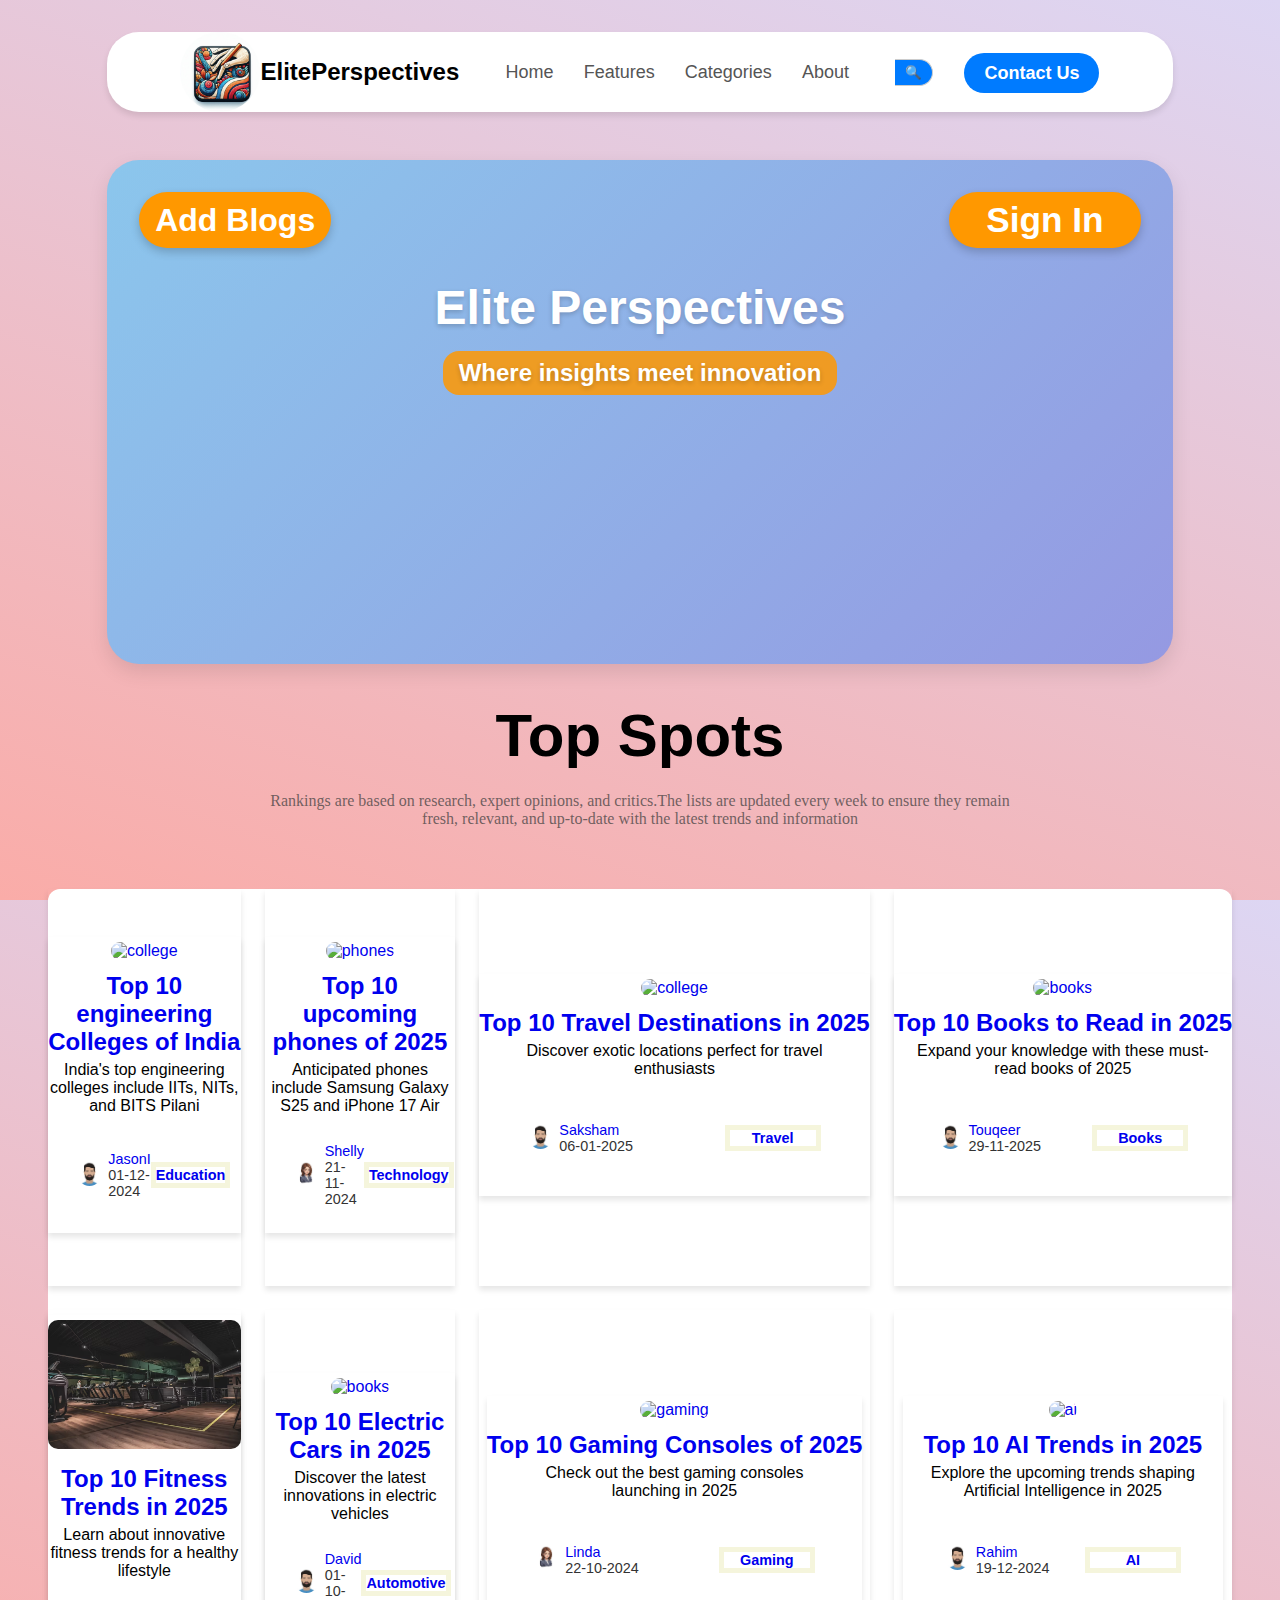
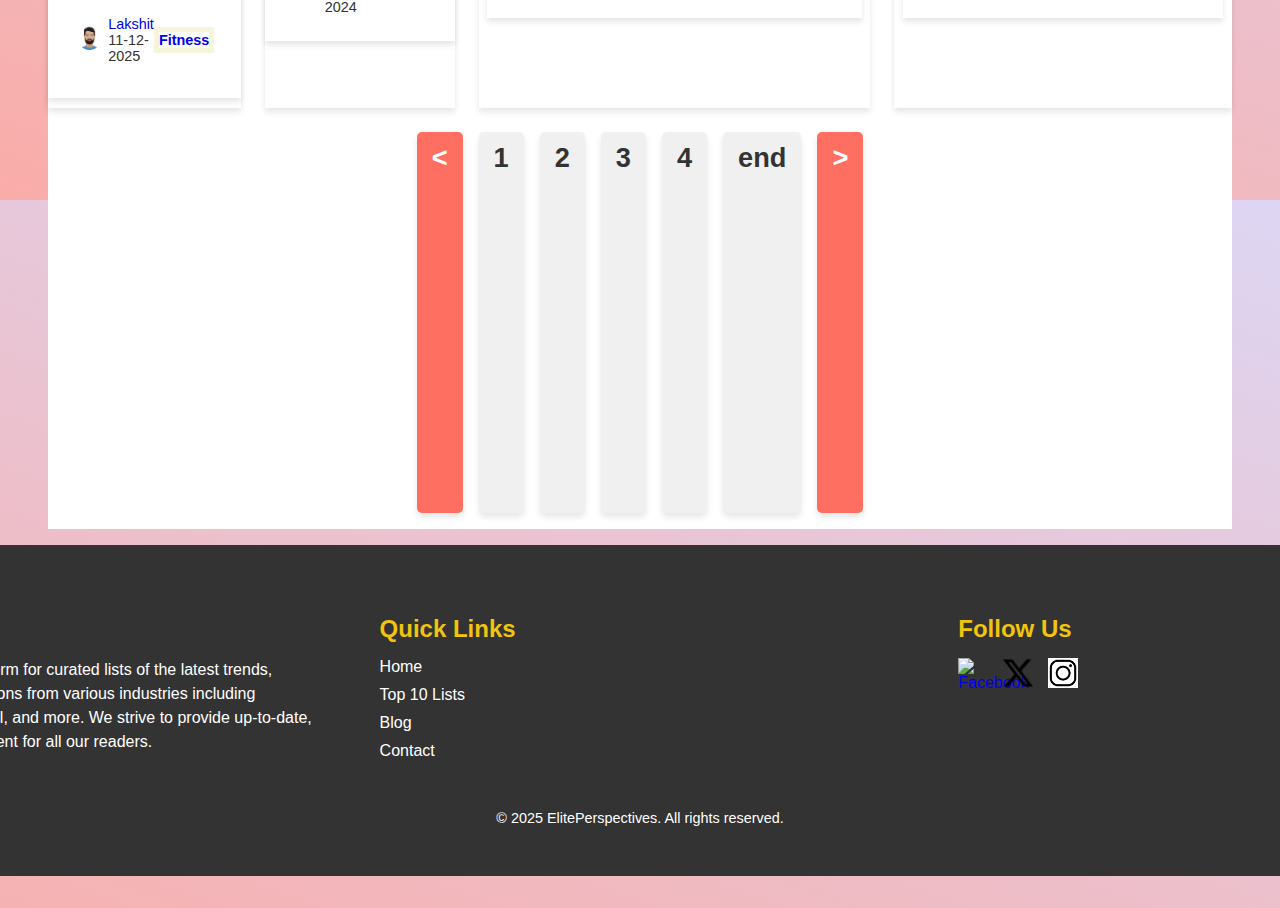
==== index.html @ 590bbf90 "changed name" ====
<!DOCTYPE html>
<html lang="en">
<head>
    <meta charset="UTF-8">
    <meta name="viewport" content="width=device-width, initial-scale=1.0">
    <title>ElitePerspectives</title>
    <link rel="stylesheet" href="style.css">
</head>
<body >
    <div class="container">
        <!-- main navbar -->
        <div class="mainnavbar">
            <div class="mainbox">
                <div class="boxleft">
                    <a href="#">
                        <!-- <img src="EPicon.png" alt="icon" width="80rem" height="70rem"> -->
                         <img src="icon.png" alt="icon" width="80rem" height="80rem" style="border-radius: 3rem;">
                        <span style="color: black;">ElitePerspectives</span>
                    </a>
                    </div>
                <div class="boxmiddle">
                    <a href="#">Home</a>
                    <a href="#">Features</a>
                    <a href="#">Categories</a>
                    <a href="#">About</a>
                    </div>
                <div class="searchbox">
                    <input type="text" placeholder="Search topic" id="navbarSearch">
                    <button type="button" id="searchButton">🔍</button>
                  </div>
                <div class="boxright">
                    <a href="#" id="buttonmainnavbar" style="color: white;">Contact Us</a>
                </div>
            </div>

        </div>







        <!-- nav bar -->
        <div class="navbar">
            <div class="upperpart">
                <div class="joinascreator">
                    <a href="#"><button class="button1" id="b1a">Add Blogs</button></a>
                </div>

                <div class="login">
                    <a href="#"><button class="button1" id="b1b">Sign In</button></a>
                </div>
            </div>



            <div class="lowerpart">
            <div class="name">
                <h1>Elite Perspectives</h1>
                <h3>Where insights meet innovation</h3>
            </div>
            </div>



        </div>


        <!-- header -->
        <div class="header">
            <div class="h1"><h2>Top Spots</h2></div>
            <div class="headerpara">
                <p>Rankings are based on research, expert opinions, and critics.The lists are updated every week to ensure they remain fresh, 
                    relevant, and up-to-date with the latest trends and information</p>
            </div>
        </div>
        <!-- cards -->
        <div class="cards">
        <div class="items">
        <div class="items" id="card1">
            <a href="#"  class="cards_image">
                <img src="colleges.avif" alt="college" loading="lazy" class="imag">
            </a>
            <div class="cards_tittle">
                <a href="#">
                <h2>Top 10 engineering Colleges of India</h2>
                </a>
                <p class="cards_para">India's top engineering colleges include IITs, NITs, and BITS Pilani</p>
            </div>
            <div class="authorcards">
                <div class="authorinfo">
                    <div class="avtarauthor">
                        <a href="#"><img src="avtarman1.jpg" alt="avatar" height="25px" width="25px"></a>
                    </div>
                    <div class="nameauthor">
                       <a href="#"><p>JasonI</p></a>
                        <p>01-12-2024</p>
                    </div>
                </div>
                <div class="category">
                    <span><a href="#">Education</a></span>
                </div>
            </div>
            </div>
        </div>
        <div class="items">
            <div class="items" id="card2">
                <a href="#"  class="cards_image">
                    <img src="phones.avif" alt="phones" loading="lazy" class="imag">
                </a>
                <div class="cards_tittle">
                    <a href="#">
                    <h2>Top 10 upcoming phones of 2025</h2>
                    </a>
                    <p class="cards_para">Anticipated phones include Samsung Galaxy S25 and iPhone 17 Air</p>
                </div>
                <div class="authorcards">
                    <div class="authorinfo">
                        <div class="avtarauthor">
                            <a href="#"><img src="avtarfemale.jpg" alt="avatar" height="25px" width="25px"></a>
                        </div>
                        <div class="nameauthor">
                           <a href="#"><p>Shelly</p></a>
                            <p>21-11-2024</p>
                        </div>
                    </div>
                    <div class="category">
                        <span><a href="#">Technology</a></span>
                    </div>
                </div>
                </div>
        </div>
        <div class="items">
            <div class="items" id="card1">
                <a href="#"  class="cards_image">
                    <img src="locations.avif" alt="college" loading="lazy" class="imag">
                </a>
                <div class="cards_tittle">
                    <a href="#">
                    <h2>Top 10 Travel Destinations in 2025</h2>
                    </a>
                    <p class="cards_para">Discover exotic locations perfect for travel enthusiasts</p>
                </div>
                <div class="authorcards">
                    <div class="authorinfo">
                        <div class="avtarauthor">
                            <a href="#"><img src="avtarman1.jpg" alt="avatar" height="25px" width="25px"></a>
                        </div>
                        <div class="nameauthor">
                           <a href="#"><p>Saksham</p></a>
                            <p>06-01-2025</p>
                        </div>
                    </div>
                    <div class="category">
                        <span><a href="#">Travel</a></span>
                    </div>
                </div>
                </div>
        </div>
        <div class="items">
            <div class="items" id="card1">
                <a href="#"  class="cards_image">
                    <img src="books.avif" alt="books" loading="lazy" class="imag">
                </a>
                <div class="cards_tittle">
                    <a href="#">
                    <h2>Top 10 Books to Read in 2025</h2>
                    </a>
                    <p class="cards_para">Expand your knowledge with these must-read books of 2025</p>
                </div>
                <div class="authorcards">
                    <div class="authorinfo">
                        <div class="avtarauthor">
                            <a href="#"><img src="avtarman1.jpg" alt="avatar" height="25px" width="25px"></a>
                        </div>
                        <div class="nameauthor">
                           <a href="#"><p>Touqeer</p></a>
                            <p>29-11-2025</p>
                        </div>
                    </div>
                    <div class="category">
                        <span><a href="#">Books</a></span>
                    </div>
                </div>
                </div>
        </div>
        <div class="items">
            <div class="items" id="card1">
                <a href="#"  class="cards_image">
                    <img src="fitness.avif" alt="books" loading="lazy" class="imag">
                </a>
                <div class="cards_tittle">
                    <a href="#">
                    <h2>Top 10 Fitness Trends in 2025</h2>
                    </a>
                    <p class="cards_para">Learn about innovative fitness trends for a healthy lifestyle</p>
                </div>
                <div class="authorcards">
                    <div class="authorinfo">
                        <div class="avtarauthor">
                            <a href="#"><img src="avtarman1.jpg" alt="avatar" height="25px" width="25px"></a>
                        </div>
                        <div class="nameauthor">
                           <a href="#"><p>Lakshit</p></a>
                            <p>11-12-2025</p>
                        </div>
                    </div>
                    <div class="category">
                        <span><a href="#">Fitness</a></span>
                    </div>
                </div>
                </div>
        </div>
        <div class="items">

            <div class="items" id="card1">
                <a href="#"  class="cards_image">
                    <img src="electriccars.avif" alt="books" loading="lazy" class="imag">
                </a>
                <div class="cards_tittle">
                    <a href="#">
                    <h2>Top 10 Electric Cars in 2025</h2>
                    </a>
                    <p class="cards_para">Discover the latest innovations in electric vehicles</p>
                </div>
                <div class="authorcards">
                    <div class="authorinfo">
                        <div class="avtarauthor">
                            <a href="#"><img src="avtarman1.jpg" alt="avatar" height="25px" width="25px"></a>
                        </div>
                        <div class="nameauthor">
                           <a href="#"><p>David</p></a>
                            <p>01-10-2024</p>
                        </div>
                    </div>
                    <div class="category">
                        <span><a href="#">Automotive</a></span>
                    </div>
                </div>
                </div>

        </div>
        <div class="items">
            <div class="items" id="card1">
                <a href="#"  class="cards_image">
                    <img src="gaming.avif" alt="gaming" loading="lazy" class="imag">
                </a>
                <div class="cards_tittle">
                    <a href="#">
                    <h2>Top 10 Gaming Consoles of 2025</h2>
                    </a>
                    <p class="cards_para">Check out the best gaming consoles launching in 2025</p>
                </div>
                <div class="authorcards">
                    <div class="authorinfo">
                        <div class="avtarauthor">
                            <a href="#"><img src="avtarfemale.jpg" alt="avatar" height="25px" width="25px"></a>
                        </div>
                        <div class="nameauthor">
                           <a href="#"><p>Linda</p></a>
                            <p>22-10-2024</p>
                        </div>
                    </div>
                    <div class="category">
                        <span><a href="#">Gaming</a></span>
                    </div>
                </div>
                </div>

        </div>
        <div class="items">
            <div class="items" id="card1">
                <a href="#"  class="cards_image">
                    <img src="ai.avif" alt="ai" loading="lazy" class="imag">
                </a>
                <div class="cards_tittle">
                    <a href="#">
                    <h2>Top 10 AI Trends in 2025</h2>
                    </a>
                    <p class="cards_para">Explore the upcoming trends shaping Artificial Intelligence in 2025</p>
                </div>
                <div class="authorcards">
                    <div class="authorinfo">
                        <div class="avtarauthor">
                            <a href="#"><img src="avtarman1.jpg" alt="avatar" height="25px" width="25px"></a>
                        </div>
                        <div class="nameauthor">
                           <a href="#"><p>Rahim</p></a>
                            <p>19-12-2024</p>
                        </div>
                    </div>
                    <div class="category">
                        <span><a href="#">AI</a></span>
                    </div>
                </div>
                </div>
        </div>
        <div class="pagination">
            <a href="page0" class="pages"><</a>
            <a href="#page1" class="pages">1</a>
            <a href="#page2" class="pages">2</a>
            <a href="#page3"class="pages">3</a>
            <a href="#page3"class="pages">4</a>
            <a href="#endpage"class="pages">end</a>
            <a href="#page4"class="pages">></a>
        </div>
    </div>
    <!-- footer -->
    <footer class="footer">
        <div class="footer-content">
            <div class="footer-section about">
                <h2>About Us</h2>
                <p>Top Spot is your go-to platform for curated lists of the latest trends, reviews, and recommendations from various industries including technology, education, travel, and more. We strive to provide up-to-date, relevant, and insightful content for all our readers.</p>
            </div>
            <div class="footer-section links">
                <h2>Quick Links</h2>
                <ul>
                    <li><a href="#">Home</a></li>
                    <li><a href="#">Top 10 Lists</a></li>
                    <li><a href="#">Blog</a></li>
                    <li><a href="#">Contact</a></li>
                </ul>
            </div>
            <div class="footer-section social">
                <h2>Follow Us</h2>
                <div class="social-links">
                    <a href="#" class="social-icon"><img src="facebook.png" alt="Facebook"></a>
                    <a href="#" class="social-icon"><img src="/x-social-media-black-icon.png" alt="Twitter"></a>
                    <a href="#" class="social-icon"><img src="/images.png" alt="Instagram"></a>
                </div>
            </div>
        </div>
        <div class="footer-bottom">
            <p>&copy; 2025 ElitePerspectives. All rights reserved.</p>
        </div>
    </footer>
    </div>


    
</body>
</html>
---- style.css ----
*{
    padding: 0;
    margin: 0;
    box-sizing: border-box;
}
body{
    height: 100vh;
    width: 100vw;
    background-color: #FAACA8;
    background-image: linear-gradient(19deg, #FAACA8 0%, #DDD6F3 100%); 
    font-family: 'Roboto', sans-serif;

}
.header{
    display: flex;
    flex-direction: column;
    align-items: center;
    margin-bottom: 2.8rem;
}
.h1{
    margin-bottom: 2rem ;
    font-size: 2.5rem;
    font-weight: 700;
    line-height: 3rem;
    animation: fadeIn 2s ease-in-out;
}
.headerpara{
    max-width: 760px;
    text-align: center;
    color: rgba(67, 65, 65, 0.758);
    font-family: cursive;
    animation: fadeIn 3s ease-in-out;
}
.container{
    max-width: 95vw;
    padding: 2rem 1rem;
    margin: 0 auto;
    display: flex;
    flex-direction: column;
    gap: 1rem;
    align-items: center;
}
.cards{
    display: grid;
    max-width: 108.5rem;
    width: 100%;
    grid-template-columns: repeat(4,1fr);
    grid-template-rows: repeat(2,1fr);
    background-color: rgb(255, 255, 255);
    /* border: 0.25rem solid black; */
    border-radius: 0.75rem;
    gap: 1.5rem;
    height: auto;
}
.items{
    /* border: 2px solid rgb(62, 155, 202); */
    display: flex;
    flex-direction: column;
    justify-content: center;
    align-items: center;
    padding-top: 5px;
    padding-bottom: 0.625rem;
    gap: 0.75rem;
    box-shadow: 0px 4px 6px rgba(0, 0, 0, 0.1);
    transition: transform 0.3s ease, box-shadow 0.3s ease;
}
.items:hover {
    transform: scale(1.05);
    box-shadow: 0px 6px 12px rgba(0, 0, 0, 0.2);
}
/* .imag{    
    border-radius: 0.625rem;
    width:21.225rem;
    height: auto;
    max-height: 15rem;
} */
.imag {
    border-radius: 0.625rem;
    width: 100%; /* Full width for responsiveness */
    max-width: 21.225rem;
    max-height: 15rem;
    object-fit: cover;
}
.cards_tittle{
    text-align: center;
    display: flex;
    flex-direction: column;
    gap: 0.313rem;
    max-width: 26rem;
}
.cards_para{
    font-size: 1rem;
    max-width: 20rem;
    margin: auto;
    animation: fadeInUp 1.5s ease-in-out;
}

.authorcards {
    display: flex;
    align-items: center; 
    justify-content: space-between; 
    background-color: #fff;
    padding: 10px;
    /* border: 0.5px solid #ddd; */
    border-radius: 0.25rem;
    width: 80%;
    max-width: 25rem; 
    height: 6rem;
}

.authorinfo {
    display: flex;
    align-items: center; 
    gap: 0.375rem; 
}

.avtarauthor img {
    border-radius: 50%; 
}

.nameauthor {
    display: flex;
    flex-direction: column; 
    font-size: 0.9rem; 
    color: #333;
}

.nameauthor p {
    margin: 0;
}

.category {
    font-size: 0.9rem;
    font-weight: bold;
    color: #666;
    border: 0.313rem solid beige;
    border-radius: 0.031 px;
    max-width: 9rem;
    width: 6rem;
    text-align: center;
}
a{
    text-decoration: none;
}
@media (max-width: 1700px) {
    .cards {
        grid-template-columns: repeat(3, 1fr);
    }
    
}

@media (max-width: 1300px) {
    .cards {
        grid-template-columns: repeat(2, 1fr);
        grid-template-rows: repeat(3, 1fr);
    }
}

@media (max-width: 900px) {
    .cards {
        grid-template-columns: 1fr;
        grid-template-rows: repeat(auto-fill, minmax(300px, auto));
    }
}









.navbar{
    width: 90%;
    max-width: 108.5rem;
    margin: 2rem auto;
    padding: 2rem;
    background-color: #8BC6EC;
    background-image: linear-gradient(135deg, #8BC6EC 0%, #9599E2 100%);
    border-radius: 2rem;
    box-shadow: 0 8px 20px rgba(0, 0, 0, 0.1);
    display: flex;
    flex-direction: column;
    align-items: center;
    justify-content: center;
}
.name{
    display: flex;
    flex-direction: column;
    align-items: center;
}
h1{
    font-size: 6rem;
    color: white;
}
h3{
    font-size: 2rem;
    color: white;
    background-color: rgba(255, 166, 0, 0.959);
}
.upperpart{
    display: flex;
    justify-content: space-between;
    width: 100%;
    margin-bottom: 2rem;
}
.lowerpart{
    height: 22rem;

}
.button1{
    background-color: #FF9800;
    height: 3.5rem;
    width: 12rem;
    font-size: 0.8rem;
    font-weight: bold;
    color: white;
    border: none;
    border-radius: 2rem;
    cursor: pointer;
    transition: transform 0.3s ease, background-color 0.3s ease;
    box-shadow: 0 4px 10px rgba(0, 0, 0, 0.2);
}

.button1:hover {
    background-color: #FFB74D;
    transform: scale(1.05);
    box-shadow: 0 6px 15px rgba(0, 0, 0, 0.25);
}

.name {
    text-align: center;
}
.name h1 {
    font-size: 3rem;
    color: white;
    text-shadow: 0 2px 5px rgba(0, 0, 0, 0.2);
    margin-bottom: 1rem;
}
.name h3 {
    font-size: 1.5rem;
    color: white;
    padding: 0.5rem 1rem;
    background-color: rgba(255, 152, 0, 0.85);
    border-radius: 1rem;
    display: inline-block;
    text-shadow: 0 2px 5px rgba(0, 0, 0, 0.2);
}

#b1a{
    font-size: 2rem;
}

/* media queiries for navbar */

#b1b{
    font-size: 2.2rem;
}
@media (max-width: 768px) {
    .navbar {
        padding: 1.5rem;
    }

    .upperpart {
        flex-direction: column;
        gap: 1rem;
        align-items: center;
    }

    .button1 {
        width: 12rem;
        font-size: 1rem;
    }

    .name h1 {
        font-size: 2.5rem;
    }

    .name h3 {
        font-size: 1.2rem;
    }
}
@media (max-width: 480px) {
    .navbar {
        padding: 1rem;
    }

    .name h1 {
        font-size: 2rem;
    }

    .name h3 {
        font-size: 1rem;
    }

    .button1 {
        width: 9rem;
        font-size: 0.9rem;
    }
}







/* pagination div */
.pagination{
    display: flex;
    justify-content: center;
    gap: 1rem;
    background-color: white;
    text-align: center;
    grid-column-end: 1;
    grid-column-start: 5;
    padding-bottom: 1rem;
    font-family: Arial, sans-serif;
}

.pagination a {
    text-decoration: none;
    padding: 10px 15px;
    border-radius: 5px;
    background-color: #f0f0f0;
    color: #333;
    font-weight: bold;
    transition: background-color 0.3s ease, color 0.3s ease;
    box-shadow: 0px 4px 6px rgba(0, 0, 0, 0.1);
  }
  .pagination a:hover {
    background-color: #007bff;
    color: white;
  }
  .pagination a.active {
    background-color: #007bff;
    color: white;
    pointer-events: none;
  }
  .pagination a:first-child,
.pagination a:last-child {
  background-color: #ff6f61;
  color: white;
}
.pagination a:first-child:hover,
.pagination a:last-child:hover {
  background-color: #ff4a3a;
}

.pages{
    font-size: 1.7rem;
    color: black;
}

/* newnavbar */
.mainnavbar {
    max-width: 108.5rem;
    width: 90%;
    background: white;
    box-shadow: 0px 4px 6px rgba(0, 0, 0, 0.1);
    position: sticky;
    top: 0;
    z-index: 1000;
    border-radius: 2rem;
  }
  

.mainbox{
    display: flex;
    justify-content: space-between;
    width: 90%;
    max-width: 108.5rem;
    height: 5rem;
    background-color: white;
    align-items: center;
    padding: 0.625rem 1.25rem;
    font-size: 1.4rem;
    margin: auto;
    border-radius: 2rem;
}
.boxleft a {
    display: flex;
    align-items: center;
    text-decoration: none;
    font-size: 24px;
    font-weight: bold;
    color: #333;
  }
.boxmiddle{
    display: flex;
    gap: 1rem;
    transform: color 0.01s;
}
.boxmiddle a {
    margin: 0 15px;
    text-decoration: none;
    font-size: 18px;
    color: #555;
    transition: color 0.3s ease;
}

.boxmiddle a:hover {
    color: #007bff;
}
  .boxmiddle:hover {
    color: #000000;
}

.boxright a {
    text-decoration: none;
    padding: 10px 20px;
    background-color: #007bff;
    color: white;
    font-size: 18px;
    font-weight: bold;
    border-radius: 5px;
    transition: background-color 0.3s ease, transform 0.2s ease;
  }
.boxright a:hover {
    background-color: #0056b3;
    transform: scale(1.05);
  }
.searchbox {
    display: flex;
    align-items: center;
}

#navbarSearch {
    padding: 5px 10px;
    border: 1px solid #ccc;
    border-radius: 20px 0 0 20px;
    outline: none;
    transition: all; }
#searchButton {
        padding: 5px 10px;
        border: 1px solid #ccc;
        border-left: none;
        background-color: #007bff;
        color: #fff;
        border-radius: 0 20px 20px 0;
        cursor: pointer;
        transition: all 0.3s ease;
        }
    
#searchButton:hover {
        background-color: #0056b3;
}
    
#buttonmainnavbar {
        background-color: #007bff;
        padding: 10px 20px;
        border-radius: 20px;
        text-decoration: none;
        transition:all 0.3s ease;} 
#buttonmainnavbar:hover {
            background-color: #0056b3;
        }
/* media queries for newnavbar */
   
  @media (max-width: 1460px) {
    .mainnavbar{
        height: 80px;
    }
    .mainbox{
        height: 80px;
    }
    .boxmiddle{
        display: flex;
        gap: 0.1px;
        justify-content: space-around;
    }
    #navbarSearch{
        display: none;
    }
  }



/* footer */
.footer {
    background-color: #333;
    color: white;
    padding: 50px 0;
    animation: fadeIn 1.5s ease-in;
    width: 108.5rem;
    border-bottom-right-radius: 1.5rem;
    border-bottom-left-radius: 1.5rem;
}

.footer-content {
    display: flex;
    justify-content: space-around;
    flex-wrap: wrap;
    text-align: left;
}

.footer-section {
    margin: 20px;
    width: 30%;
}

.footer-section h2 {
    margin-bottom: 15px;
    font-size: 1.5rem;
    color: #f1c40f;
}

.footer-section p {
    font-size: 1rem;
    line-height: 1.5;
}

.footer-section ul {
    list-style-type: none;
    padding: 0;
}

.footer-section ul li {
    margin-bottom: 10px;
}

.footer-section ul li a {
    color: #fff;
    text-decoration: none;
    font-size: 1rem;
    transition: color 0.3s;
}

.footer-section ul li a:hover {
    color: #f1c40f;
}

.social-links {
    display: flex;
    gap: 15px;
}

.social-icon {
    width: 30px;
    height: 30px;
    display: inline-block;
}

.social-icon img {
    width: 100%;
    height: 100%;
}

.footer-bottom {
    text-align: center;
    margin-top: 20px;
    font-size: 0.9rem;
}
@keyframes fadeIn {
    0% {
        opacity: 0;
    }
    100% {
        opacity: 1;
    }
}


@media (max-width: 768px) {
    .header {
        padding: 1rem;
    }

    .h1 {
        font-size: 2rem;
    }

    .headerpara {
        font-size: 1rem;
    }

    .mainbox {
        flex-direction: column;
        gap: 1rem;
    }
}

@media (max-width: 480px) {
    .pagination {
        flex-direction: column;
        gap: 0.5rem;
    }

    .items {
        
    }

    .footer-content {
        flex-direction: column;
        text-align: center;
    }
}
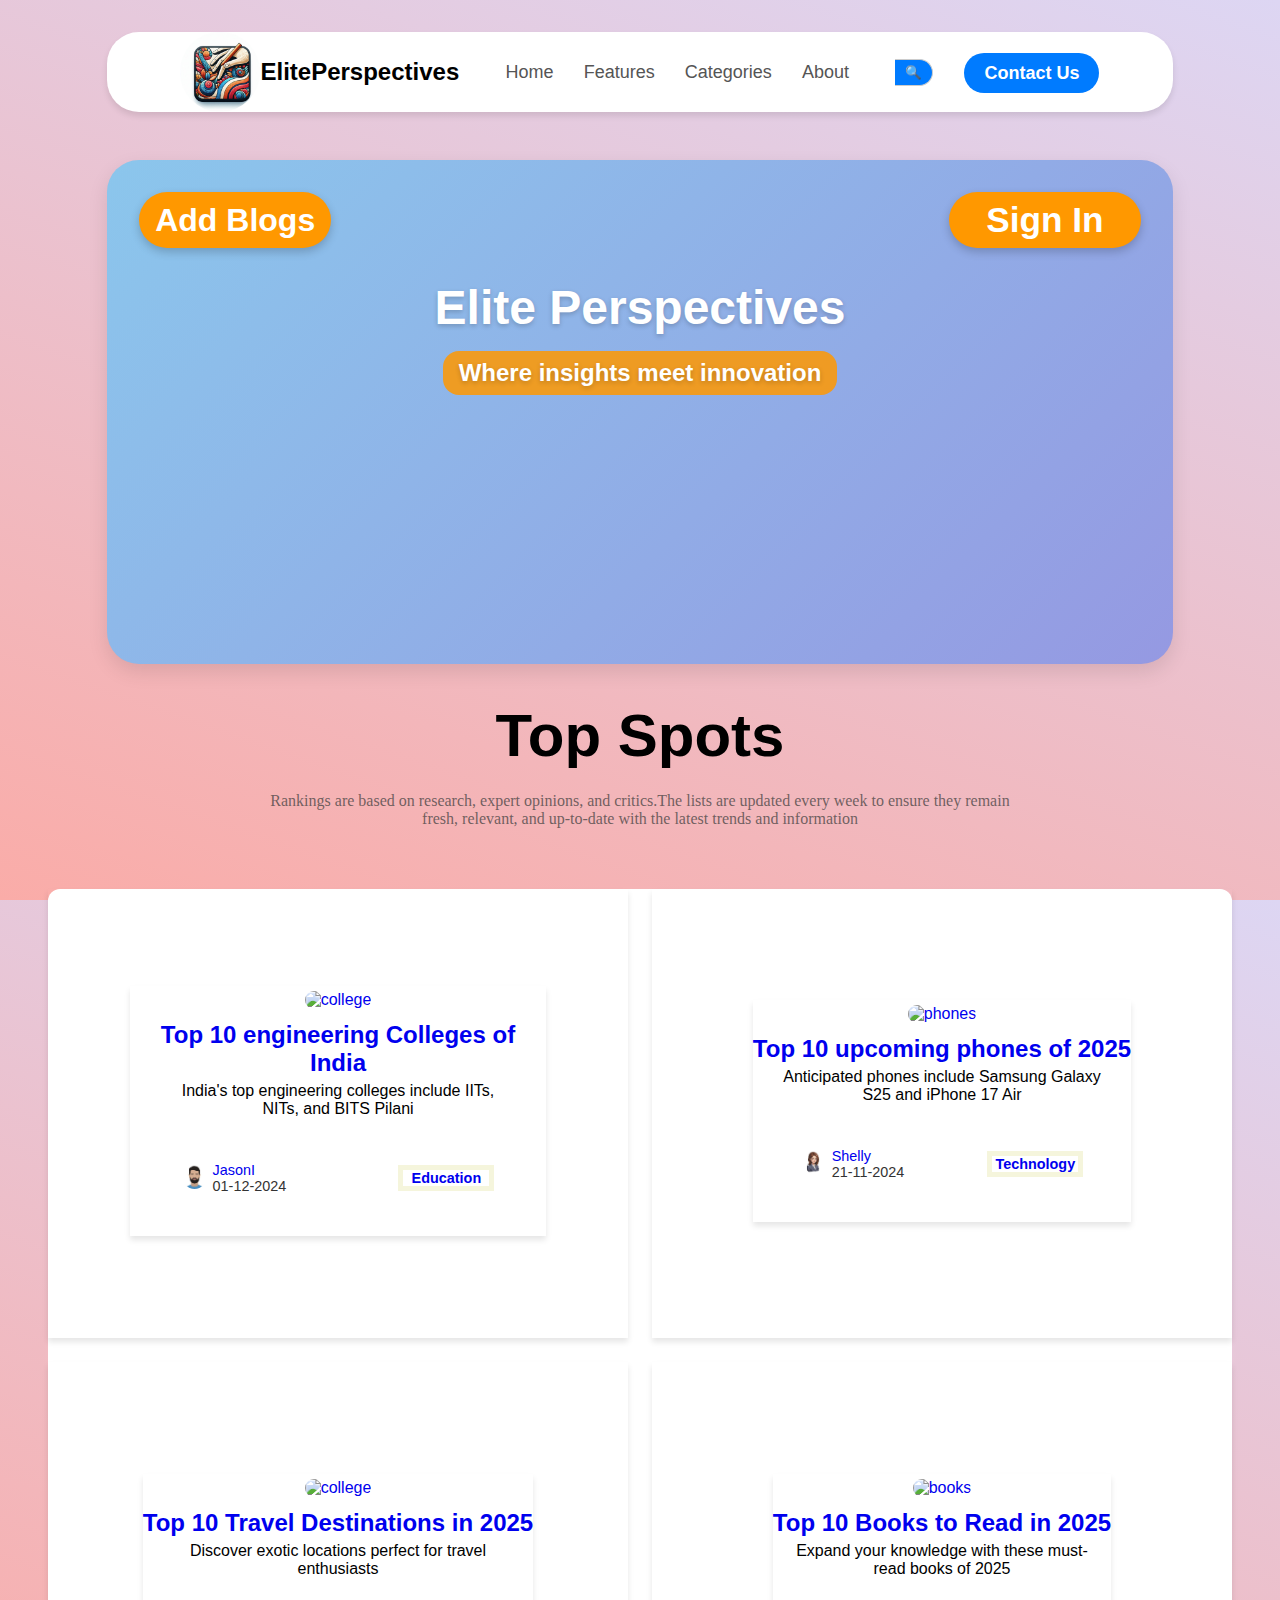
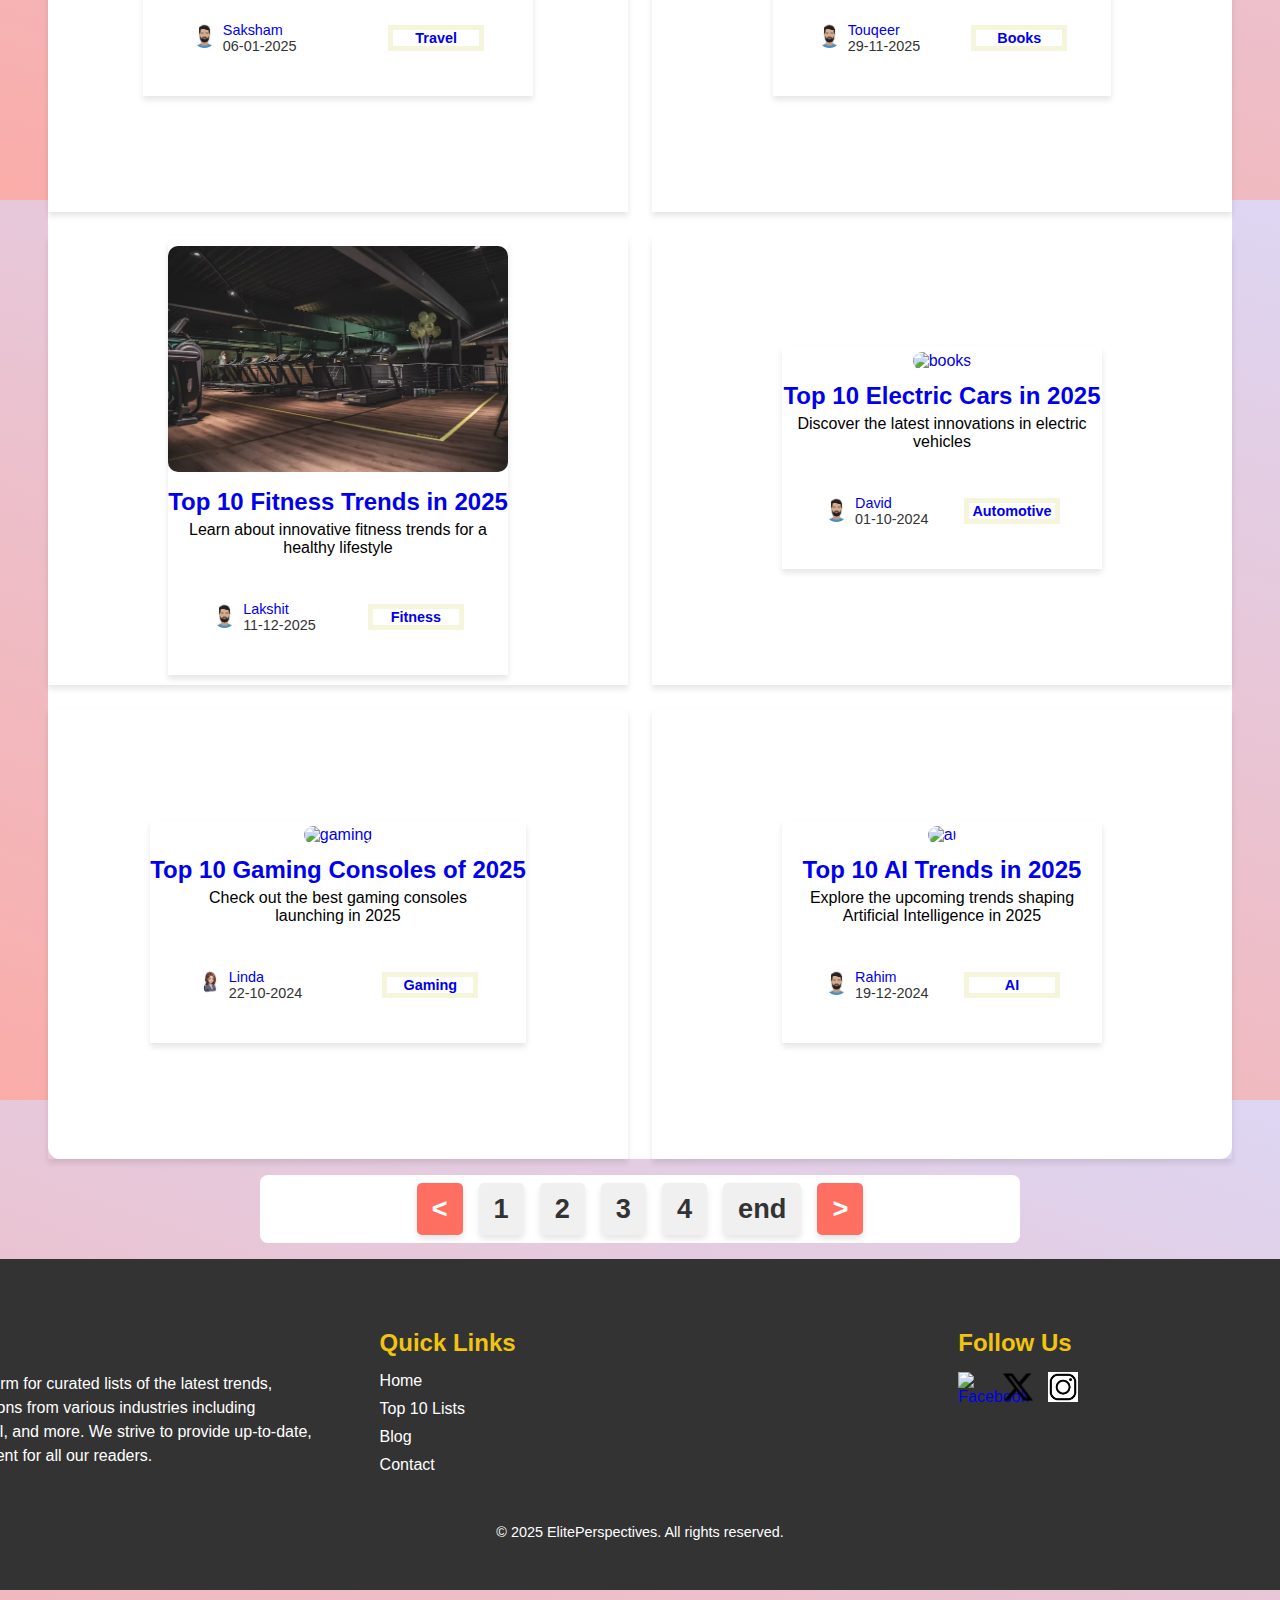
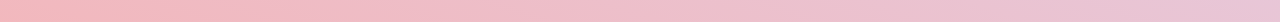
==== commit a08d2ffb: "made reponsive the grid,nextpage links" ====
--- a/index.html
+++ b/index.html
@@ -296,15 +296,16 @@
                 </div>
                 </div>
         </div>
-        <div class="pagination">
-            <a href="page0" class="pages"><</a>
-            <a href="#page1" class="pages">1</a>
-            <a href="#page2" class="pages">2</a>
-            <a href="#page3"class="pages">3</a>
-            <a href="#page3"class="pages">4</a>
-            <a href="#endpage"class="pages">end</a>
-            <a href="#page4"class="pages">></a>
-        </div>
+    </div>
+    <!-- pagination -->
+    <div class="pagination">
+        <a href="page0" class="pages"><</a>
+        <a href="#page1" class="pages">1</a>
+        <a href="#page2" class="pages">2</a>
+        <a href="#page3"class="pages">3</a>
+        <a href="#page3"class="pages">4</a>
+        <a href="#endpage"class="pages">end</a>
+        <a href="#page4"class="pages">></a>
     </div>
     <!-- footer -->
     <footer class="footer">
--- a/style.css
+++ b/style.css
@@ -146,20 +146,19 @@
     .cards {
         grid-template-columns: repeat(3, 1fr);
     }
-    
 }
 
 @media (max-width: 1300px) {
     .cards {
         grid-template-columns: repeat(2, 1fr);
-        grid-template-rows: repeat(3, 1fr);
+        grid-template-rows: repeat(4, 1fr);
     }
 }
 
 @media (max-width: 900px) {
     .cards {
         grid-template-columns: 1fr;
-        grid-template-rows: repeat(auto-fill, minmax(300px, auto));
+        grid-template-rows: repeat(7,auto);
     }
 }
 
@@ -310,11 +309,14 @@
 .pagination{
     display: flex;
     justify-content: center;
+    align-items: center;
+    height: 68px;
+    max-width: 760px;
+    width: 90%;
+    border-radius: 8px;
     gap: 1rem;
     background-color: white;
     text-align: center;
-    grid-column-end: 1;
-    grid-column-start: 5;
     padding-bottom: 1rem;
     font-family: Arial, sans-serif;
 }
@@ -322,6 +324,7 @@
 .pagination a {
     text-decoration: none;
     padding: 10px 15px;
+    margin-top: 1rem;
     border-radius: 5px;
     background-color: #f0f0f0;
     color: #333;
@@ -352,6 +355,11 @@
     font-size: 1.7rem;
     color: black;
 }
+
+/* mediaqueries for the pagination div */
+
+
+
 
 /* newnavbar */
 .mainnavbar {
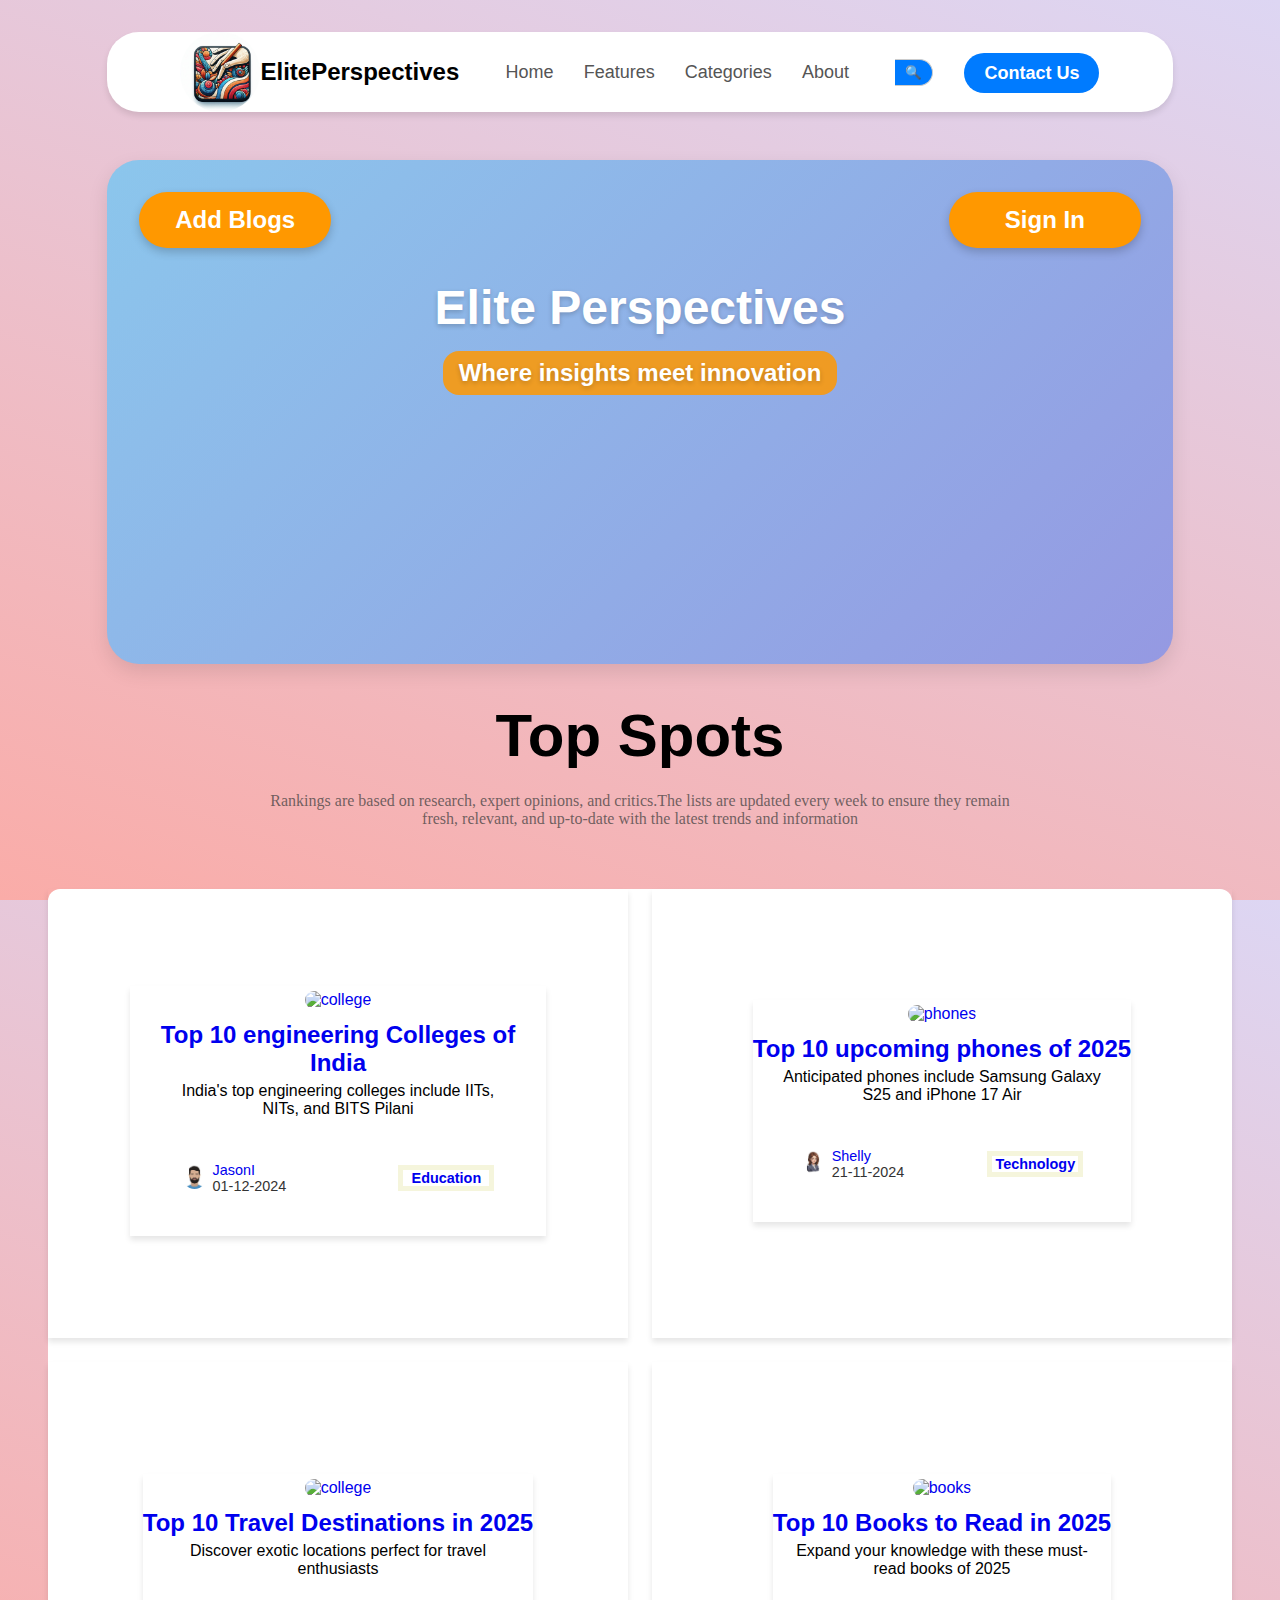
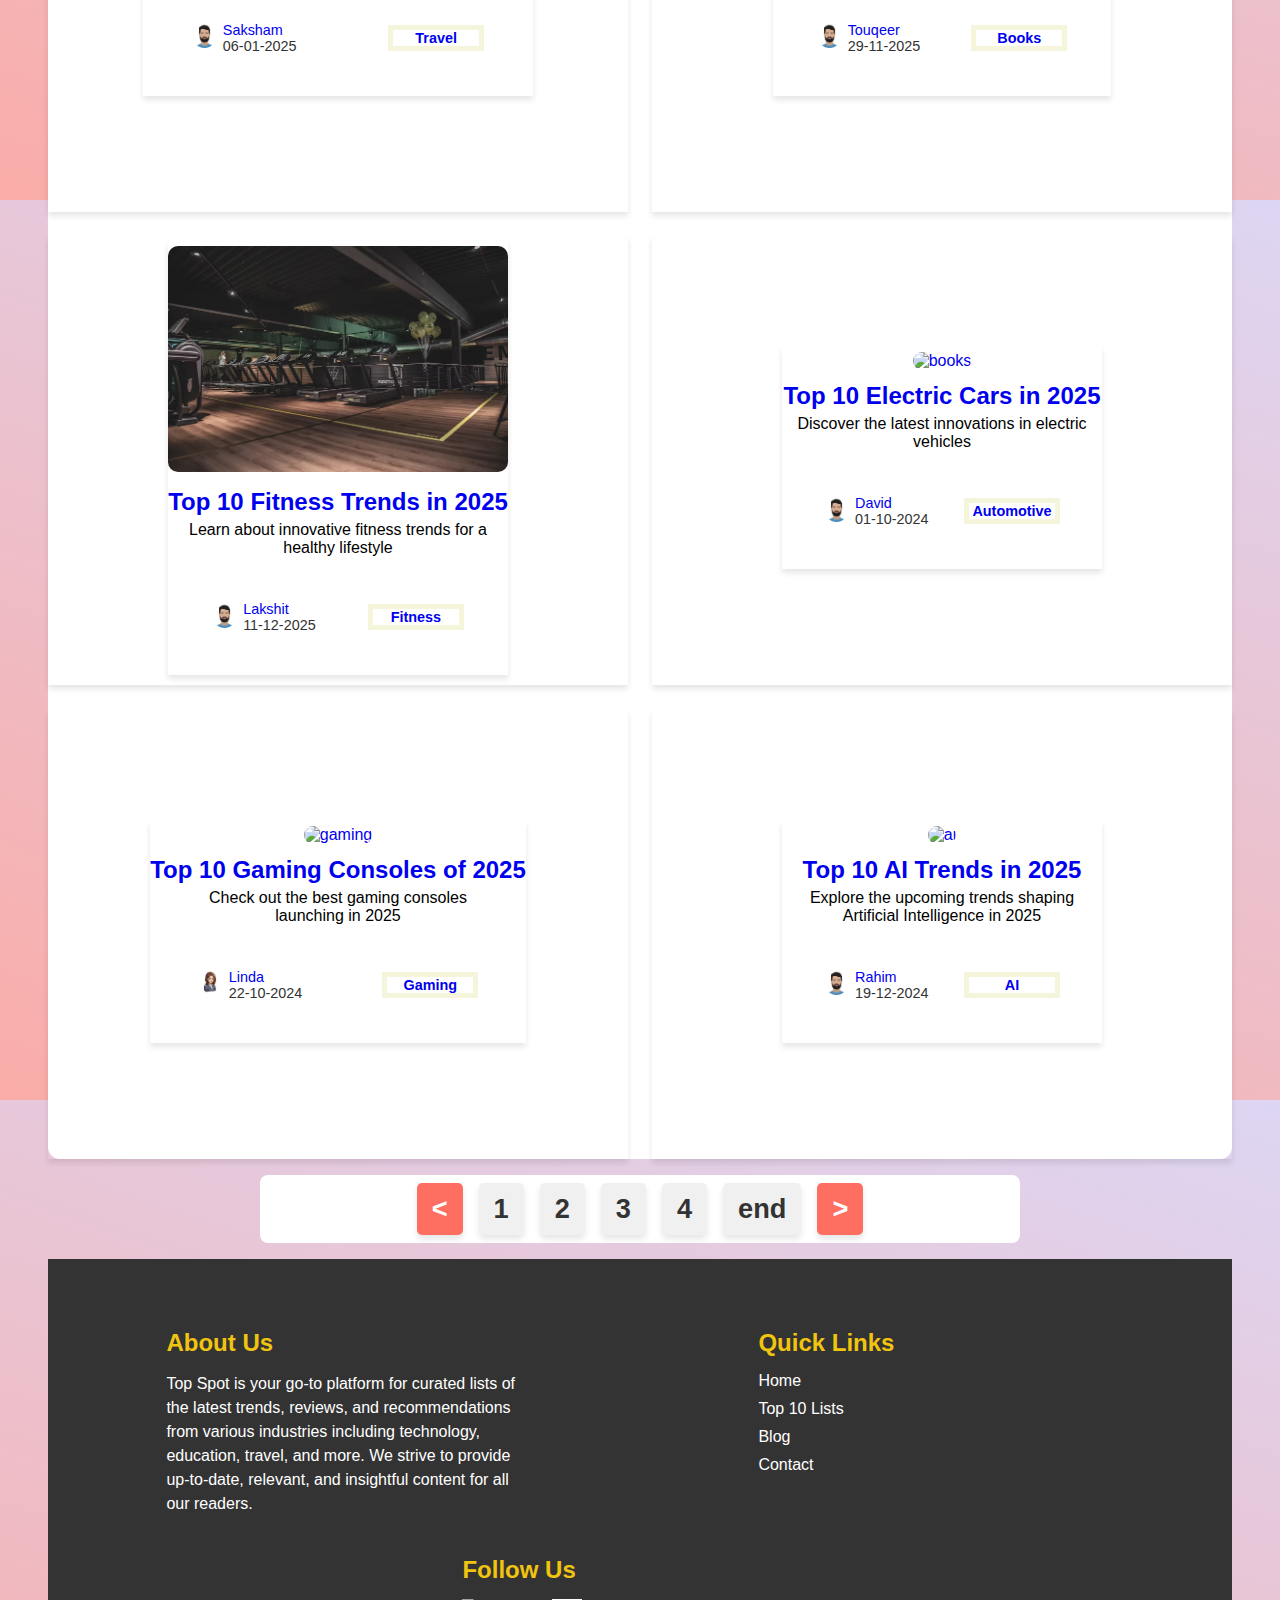
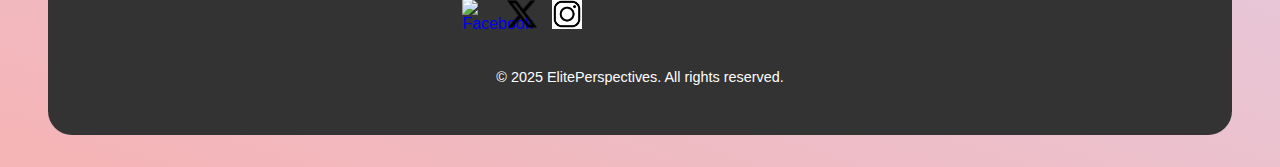
==== commit 45692bc2: "added our names and rollnos" ====
--- a/index.html
+++ b/index.html
@@ -3,7 +3,7 @@
 <head>
     <meta charset="UTF-8">
     <meta name="viewport" content="width=device-width, initial-scale=1.0">
-    <title>ElitePerspectives</title>
+    <title>Touqeer(IIB2024015) and Saksham(IIB2024042)</title>
     <link rel="stylesheet" href="style.css">
 </head>
 <body >
--- a/style.css
+++ b/style.css
@@ -248,14 +248,15 @@
 }
 
 #b1a{
-    font-size: 2rem;
+    font-size: 150%;
 }
 
 /* media queiries for navbar */
 
 #b1b{
-    font-size: 2.2rem;
-}
+    font-size: 150%;
+}
+
 @media (max-width: 768px) {
     .navbar {
         padding: 1.5rem;
@@ -482,7 +483,23 @@
         display: none;
     }
   }
-
+  @media (max-width: 1250px) {
+    .mainnavbar{
+        overflow-x: scroll;
+        border-radius: 9 px;
+    }
+    .mainbox{
+        display: flex;
+        overflow-x: scroll;
+        width: 100%;
+    }
+}
+
+@media (max-width: 1250px) {
+#buttonmainnavbar{
+    display: none;
+}
+}
 
 
 /* footer */
@@ -491,7 +508,7 @@
     color: white;
     padding: 50px 0;
     animation: fadeIn 1.5s ease-in;
-    width: 108.5rem;
+    max-width: 108.5rem;
     border-bottom-right-radius: 1.5rem;
     border-bottom-left-radius: 1.5rem;
 }
@@ -568,7 +585,9 @@
         opacity: 1;
     }
 }
-
+@media (max-width: 768px) {
+    
+}
 
 @media (max-width: 768px) {
     .header {
